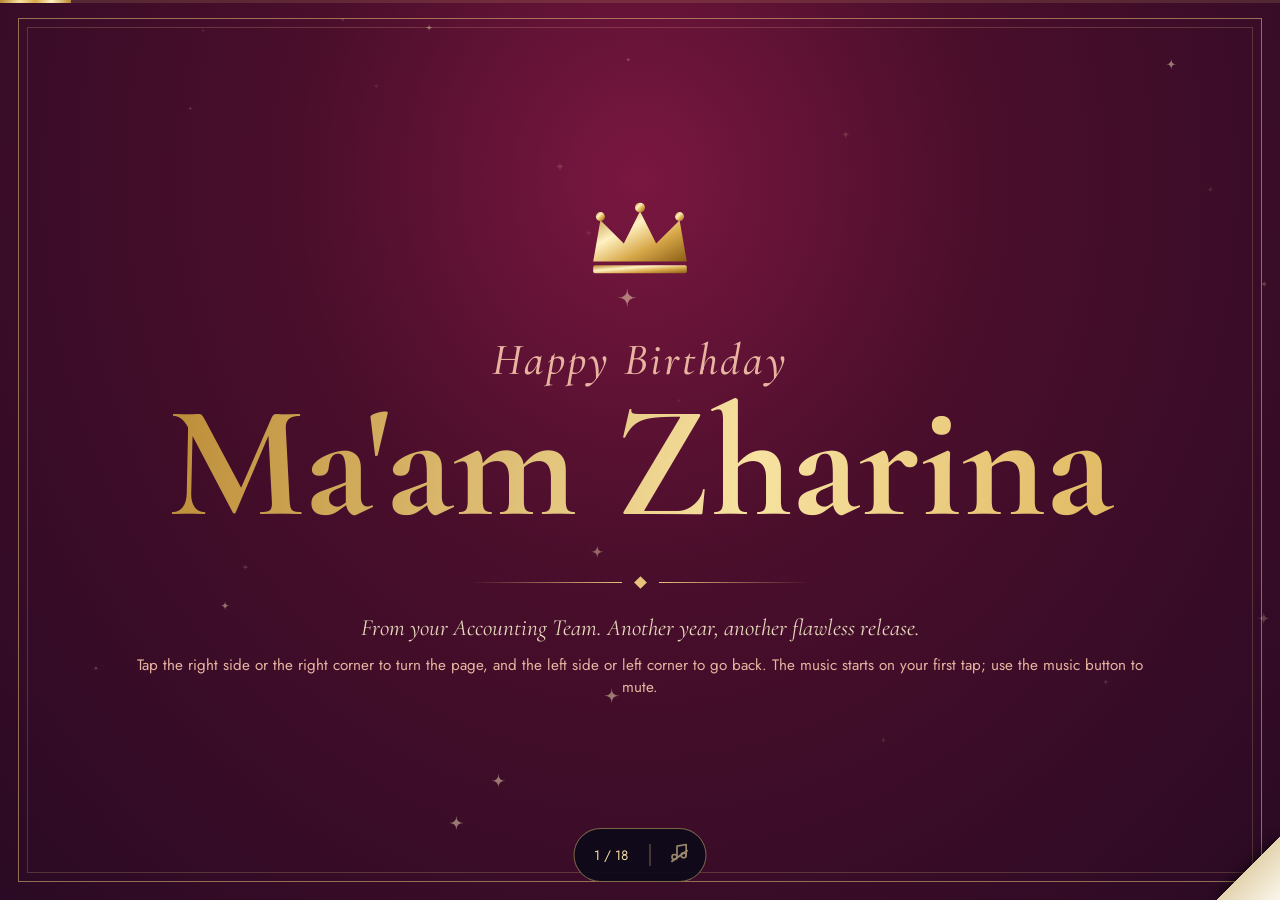
==== index.html @ 3162126e "Add files via upload" ====
<!DOCTYPE html>
<html lang="en">
<head>
<meta charset="utf-8">
<meta name="viewport" content="width=device-width, initial-scale=1, viewport-fit=cover">
<title>Happy Birthday, Ma'am Zharina! (book)</title>
<link rel="preconnect" href="https://fonts.googleapis.com">
<link rel="preconnect" href="https://fonts.gstatic.com" crossorigin>
<link href="https://fonts.googleapis.com/css2?family=Cormorant+Garamond:ital,wght@0,500;0,700;1,500;1,700&family=Jost:wght@400;500&family=JetBrains+Mono:wght@400;700&display=swap" rel="stylesheet">
<link rel="stylesheet" href="style.css">
</head>
<body>
<div class="progress" aria-hidden="true"><i id="prog"></i></div>

<svg width="0" height="0" style="position:absolute" aria-hidden="true">
  <defs>
    <linearGradient id="goldfill" x1="0" y1="0" x2="1" y2="1">
      <stop offset="0" stop-color="#b8862f"/><stop offset=".35" stop-color="#fff1c2"/>
      <stop offset=".65" stop-color="#d8a94a"/><stop offset="1" stop-color="#8a5d14"/>
    </linearGradient>
    <symbol id="crown" viewBox="0 0 120 84">
      <path d="M8 66 L16 20 L42 46 L60 10 L78 46 L104 20 L112 66 Z" fill="url(#goldfill)"/>
      <rect x="8" y="70" width="104" height="9" rx="2" fill="url(#goldfill)"/>
      <circle cx="16" cy="16" r="5" fill="url(#goldfill)"/><circle cx="60" cy="6" r="5.5" fill="url(#goldfill)"/><circle cx="104" cy="16" r="5" fill="url(#goldfill)"/>
    </symbol>
  </defs>
</svg>

<div class="deck" id="deck">

  <section class="slide s1 wine framed center" aria-label="Title">
    <div class="inner">
      <svg class="crown rise r1" aria-hidden="true"><use href="#crown"/></svg>
      <p class="whisper hb rise r2">Happy Birthday</p>
      <h1 class="name gold foil-in rise r3">Ma'am Zharina</h1>
      <div class="orn rise r4"><i></i></div>
      <p class="note rise r5">From your Accounting Team. Another year, another flawless release.</p>
      <p class="hint rise r5" id="hint">Tap the right side or the right corner to turn the page, and the left side or left corner to go back. The music starts on your first tap; use the music button to mute.</p>
    </div>
  </section>

  <section class="slide s2 ivory" aria-label="Tribute">
    <div class="inner">
      <div class="rule"></div>
      <h2>To the one who leads with <em>grace</em></h2>
      <p>Every great team has someone who keeps it steady. For the Accounting Team, that is you, <b>Ma'am Zharina</b>. Today, we celebrate you.</p>
    </div>
  </section>

  <section class="slide s3 dark" aria-label="Commit history">
    <div class="inner">
      <h2>Her commit history</h2>
      <div class="card log">
        <div class="commit"><span class="hash">commit a1b2c3d</span> <span class="head">(latest)</span><br><span class="msg">feat: led the team through every sprint</span></div>
        <div class="commit"><span class="hash">commit 7f4e9a0</span><br><span class="msg">fix: kept every month-end close calm</span></div>
        <div class="commit"><span class="hash">commit 3c8d5b2</span><br><span class="msg">refactor: turned "impossible" into "done"</span></div>
        <div class="commit"><span class="hash">commit 9e1f6d4</span><br><span class="msg">chore: never forgot to say thank you</span></div>
      </div>
    </div>
  </section>

  <section class="slide s4 wine" aria-label="Qualities">
    <div class="inner">
      <h2>Royal skills, fully unlocked</h2>
      <div class="grid">
        <div class="skill"><b class="gold">Leadership</b><span>Level: legendary</span></div>
        <div class="skill"><b class="gold">Grace under pressure</b><span>Month-end uptime: 100%</span></div>
        <div class="skill"><b class="gold">Wisdom</b><span>Variance in judgment: 0.00</span></div>
        <div class="skill"><b class="gold">Kindness</b><span>Supply: unlimited</span></div>
      </div>
    </div>
  </section>

  <section class="slide sn ivory" aria-label="Release notes">
    <div class="inner">
      <h2>Release notes: <em>the new year</em></h2>
      <div class="notes">
        <div class="note-col"><h3>New features</h3><ul><li>More wisdom, fewer meetings</li><li>Extra smiles per day</li><li>Even better leadership</li></ul></div>
        <div class="note-col"><h3>Bug fixes</h3><ul><li>Fixed: Monday blues</li><li>Fixed: coffee shortage</li><li>Fixed: month-end stress overflow</li></ul></div>
        <div class="note-col"><h3>Known issues</h3><ul><li>None found.</li><li>Every ledger balances.</li></ul></div>
      </div>
    </div>
  </section>

  <section class="slide s5 dark" aria-label="Live code">
    <div class="inner">
      <h2>Now running, in her honor</h2>
      <div class="stack">
        <div class="panel"><pre><span class="k">const</span> wishes = [<span class="s">"good health"</span>, <span class="s">"happiness"</span>,
  <span class="s">"zero bugs"</span>, <span class="s">"balanced books"</span>];

<span class="k">function</span> <span class="f">celebrate</span>(name) {
  console.<span class="f">log</span>(<span class="s">`Happy Birthday, ${name}!`</span>);
  wishes.<span class="f">forEach</span>(w =&gt;
    console.<span class="f">log</span>(<span class="s">`${w}: deployed`</span>));
  console.<span class="f">log</span>(<span class="s">"Thank you for leading us!"</span>);
}

<span class="f">celebrate</span>(<span class="s">"Ma'am Zharina"</span>);</pre></div>
        <div class="panel console" id="out" role="log" aria-live="polite"><div class="idle">Waiting to run...</div></div>
      </div>
      <button class="btn" id="run" type="button">Run it again</button>
    </div>
  </section>

  <section class="slide sp dark" aria-label="Pull request">
    <div class="inner">
      <h2>One more thing to merge</h2>
      <div class="pr">
        <span class="badge" id="badge">Open</span>
        <div class="pr-title">Merge the birthday <span>into main</span></div>
        <ul class="checks"><li>Cake: ready</li><li>Confetti: ready</li><li>Team happiness: 100%</li><li>Reviewer: Ma'am Zharina</li></ul>
        <p class="pr-status" id="prstat">Waiting for approval from Ma'am Zharina.</p>
        <button class="btn" id="merge" type="button">Approve and merge</button>
      </div>
    </div>
  </section>

  <section class="slide s6 ivory" aria-label="Wishes">
    <div class="inner">
      <h2>Four wishes, deployed</h2>
      <ul class="wishes">
        <li>Good health and a full heart</li>
        <li>Happiness with zero downtime</li>
        <li>Zero bugs, zero variances</li>
        <li>Books that always balance</li>
      </ul>
    </div>
  </section>

  <section class="slide sc wine center" aria-label="Make a wish">
    <div class="inner">
      <h2 style="color:var(--gold-pale)">Make a <em>wish</em></h2>
      <div id="cake">
        <svg class="cake" viewBox="0 0 240 220" role="img" aria-label="Birthday cake with three candles">
          <ellipse cx="120" cy="204" rx="104" ry="10" fill="url(#goldfill)"/>
          <rect x="30" y="130" width="180" height="70" rx="12" fill="#e8b4a0"/>
          <path d="M30 142 Q30 128 44 128 H196 Q210 128 210 142 Q200 156 186 142 Q172 158 158 142 Q144 158 130 142 Q116 158 102 142 Q88 158 74 142 Q60 158 46 142 Q38 150 30 142 Z" fill="#fbf6ec"/>
          <rect x="60" y="84" width="120" height="50" rx="10" fill="#fbf6ec"/>
          <path d="M60 94 Q60 84 70 84 H170 Q180 84 180 94 Q170 108 158 94 Q146 110 134 94 Q122 110 110 94 Q98 110 86 94 Q74 108 60 94 Z" fill="url(#goldfill)"/>
          <circle cx="62" cy="176" r="4" fill="url(#goldfill)"/><circle cx="92" cy="182" r="4" fill="url(#goldfill)"/><circle cx="120" cy="176" r="4" fill="url(#goldfill)"/><circle cx="148" cy="182" r="4" fill="url(#goldfill)"/><circle cx="178" cy="176" r="4" fill="url(#goldfill)"/>
          <rect x="96" y="54" width="8" height="30" rx="2" fill="url(#goldfill)"/>
          <rect x="116" y="54" width="8" height="30" rx="2" fill="url(#goldfill)"/>
          <rect x="136" y="54" width="8" height="30" rx="2" fill="url(#goldfill)"/>
          <g class="flames">
            <ellipse class="flame" cx="100" cy="44" rx="6" ry="10" fill="#ffd36e"/>
            <ellipse class="flame" cx="120" cy="44" rx="6" ry="10" fill="#ffd36e"/>
            <ellipse class="flame" cx="140" cy="44" rx="6" ry="10" fill="#ffd36e"/>
          </g>
        </svg>
      </div>
      <p class="cap" id="cap">Make a wish, Ma'am Zharina.</p>
      <button class="btn" id="blow" type="button">Blow the candles</button>
    </div>
  </section>

  <section class="slide sd ivory" aria-label="Our desks">
    <div class="inner">
      <h2>Three desks, <em>one team</em></h2>
      <div class="desks">
        <div class="desk"><b class="gold">Books</b><span>Every entry balanced</span><p>Thank you for keeping our books, and our spirits, in balance.</p></div>
        <div class="desk"><b class="gold">Taxation</b><span>Deductions found: 0</span><p>Some things cannot be deducted, like our gratitude.</p></div>
        <div class="desk"><b class="gold">Audit</b><span>Findings: none</span><p>We looked very closely. We could not find a single flaw.</p></div>
      </div>
    </div>
  </section>

  <section class="slide sj wine" aria-label="Debit and credit">
    <div class="inner">
      <h2 style="color:var(--gold-pale)">Debit and <em>Credit</em></h2>
      <div class="taccount">
        <div class="tcol"><h3>Debit</h3><ul><li>Late nights</li><li>Month-end closing</li><li>Endless reconciliations</li></ul></div>
        <div class="tcol"><h3>Credit</h3><ul><li>Your guidance</li><li>Your patience</li><li>Your kindness</li></ul></div>
      </div>
      <p class="tj">Every debit needs a credit. Today, all the credit goes to you, Ma'am Zharina.</p>
    </div>
  </section>

  <section class="slide sg1 gs ivory" aria-label="Journal entries">
    <div class="inner game">
      <h2>Post the <em>journal entries</em></h2>
      <p class="gintro">Three birthday transactions need to be recorded. For each one, choose the account to debit, the account to credit, and the amount.</p>
      <div class="gcard" id="j-card">
        <div class="gstep" id="j-step">Entry 1 of 3</div>
        <p class="gtx" id="j-tx"></p>
        <div class="jrow"><span class="jl">Debit</span><select id="j-dr" aria-label="Account to debit"></select><input id="j-dra" type="text" inputmode="decimal" autocomplete="off" placeholder="0.00" aria-label="Debit amount"></div>
        <div class="jrow"><span class="jl">Credit</span><select id="j-cr" aria-label="Account to credit"></select><input id="j-cra" type="text" inputmode="decimal" autocomplete="off" placeholder="0.00" aria-label="Credit amount"></div>
        <p class="gmsg" id="j-msg" role="status" aria-live="polite"></p>
        <div class="gbtns"><button class="btn gbtn" id="j-post" type="button">Post entry</button><button class="glink" id="j-show" type="button" hidden>Show me the answer</button></div>
      </div>
      <div class="gdone" id="j-done" hidden>
        <p id="j-done-t"></p>
        <button class="btn gbtn" id="j-next" type="button">Continue to reconciliation</button>
      </div>
      <table class="jt" id="j-table" hidden>
        <thead><tr><th>General journal</th><th class="n">Debit</th><th class="n">Credit</th></tr></thead>
        <tbody id="j-body"></tbody>
        <tfoot><tr><td>Totals</td><td class="n" id="j-td"></td><td class="n" id="j-tc"></td></tr></tfoot>
      </table>
    </div>
  </section>

  <section class="slide sg2 gs dark" aria-label="Bank reconciliation">
    <div class="inner game">
      <h2>Reconcile the <em>cash</em></h2>
      <div class="gate" id="r-gate" hidden>
        <p>Post the three journal entries first, so the books have something to reconcile.</p>
        <button class="btn gbtn" id="r-auto" type="button">Let the team post them</button>
      </div>
      <div id="r-body">
        <p class="gintro">The books and the bank statement don't agree. For each difference, choose which side needs the adjustment.</p>
        <div class="rec">
          <div class="rcol"><h3>Per books</h3><div class="rbal" id="r-bk"></div><ul class="radj" id="r-bk-adj"></ul><div class="radjt"><span>Adjusted</span><b id="r-bk-t"></b></div></div>
          <div class="rcol"><h3>Per bank</h3><div class="rbal" id="r-bn"></div><ul class="radj" id="r-bn-adj"></ul><div class="radjt"><span>Adjusted</span><b id="r-bn-t"></b></div></div>
        </div>
        <div class="rvar" id="r-var"></div>
        <div id="r-items"></div>
        <p class="gmsg" id="r-msg" role="status" aria-live="polite"></p>
        <div class="gdone" id="r-done" hidden>
          <p id="r-done-t"></p>
          <button class="btn gbtn" id="r-next" type="button">Continue to the statements</button>
        </div>
      </div>
    </div>
  </section>

  <section class="slide sg3 gs ivory" aria-label="Financial statements">
    <div class="inner game">
      <h2>Release the <em>statements</em></h2>
      <div class="gate" id="f-gate" hidden>
        <p>The statements need the journal entries and the reconciliation first.</p>
        <button class="btn gbtn" id="f-auto" type="button">Let the team finish them</button>
      </div>
      <div id="f-body">
        <div class="ftabs" role="tablist" aria-label="Statements">
          <button type="button" role="tab" data-tab="tb" aria-selected="true">Trial balance</button>
          <button type="button" role="tab" data-tab="is" aria-selected="false">Income statement</button>
          <button type="button" role="tab" data-tab="bs" aria-selected="false">Balance sheet</button>
        </div>
        <div class="fsheet" id="f-sheet"></div>
        <p class="gmsg ok" id="f-check"></p>
        <div class="gbtns"><button class="btn gbtn" id="f-sign" type="button">Ma'am Zharina signs off</button></div>
        <div id="f-stamp" hidden><div class="fstamp">Approved</div><p class="gmsg ok" id="f-final"></p></div>
      </div>
    </div>
  </section>

  <section class="slide sa dark" aria-label="Audit report">
    <div class="inner">
      <h2>Independent Auditor's Report</h2>
      <div class="audit">
        <p>We have examined Ma'am Zharina's year of leadership, month-end after month-end.</p>
        <div class="opinion gold">Unqualified Opinion</div>
        <p>In our opinion, you are free of material misstatement, and every account of kindness reconciles.</p>
        <p class="basis">Note : We never assume, unless otherwise stated. So let it be stated clearly: you are the best manager we could ask for.</p>
        <div class="sign">Signed, the Accounting Team</div>
      </div>
    </div>
  </section>

  <section class="slide s7 wine framed center" aria-label="Thank you">
    <div class="inner">
      <p class="whisper small">With heartfelt thanks,</p>
      <h2 class="big gold" style="margin:0">Ma'am Zharina</h2>
      <div class="orn"><i></i></div>
      <p class="msg2">Thank you for leading with patience, for trusting the Accounting Team, and for making the month-end days lighter. We are lucky to work with you.</p>
    </div>
  </section>

  <section class="slide st ivory center" aria-label="From the team">
    <div class="inner">
      <h2>From the <em>Accounting Team</em></h2>
      <p class="tp">Books, Taxation and Audit: one team, one big thank you. With respect and a lot of cake.</p>
      <div class="code-card">Reconciled with love.<br>Variance: 0.00</div>
    </div>
  </section>

  
  <section class="slide wishes-wall-slide ivory" aria-label="Birthday Wishes Wall">
    <div class="inner wishes-wall-inner">
      <div class="wall-heading">
        <p class="whisper">From Europac Team, with love</p>
        <h2>Birthday <em>Wishes Wall</em></h2>
        <p class="wall-intro">Warm words for Ma&rsquo;am Zharina, from the people who are lucky to work with her.</p>
      </div>

      <div class="wall-top">
        <div class="wall-photo-frame">
          <span class="photo-tape photo-tape-top" aria-hidden="true"></span>
          <img class="wall-portrait" src="images/zharina.jpg" alt="Ma&rsquo;am Zharina" onerror="this.parentNode.hidden=true">
          <p class="wall-photo-caption">Celebrating you, Ma&rsquo;am Zharina</p>
          <span class="photo-tape photo-tape-bottom" aria-hidden="true"></span>
        </div>

        <article class="team-note" aria-label="Message from Europac Team">
          <span class="team-note-tape" aria-hidden="true"></span>
          <p class="team-note-from">From Europac Team</p>
          <p class="team-note-body">Dear Ma&rsquo;am Zharina, thank you for leading us with patience, for trusting us, and for making even the busiest month-end feel manageable. Today we celebrate you. Happy Birthday from all of us at Europac!</p>
          <p class="team-note-sign">With respect and a lot of cake,<br><b>Your Europac Team</b></p>
        </article>
      </div>

      <div class="wall-list-head">
        <h3>Messages from everyone</h3>
        <span class="wall-note-count" id="wall-wish-count">Loading wishes&hellip;</span>
      </div>
      <div id="birthday-wishes-wall" class="birthday-wishes-wall" aria-live="polite" aria-label="Birthday messages">
        <p class="wish-empty">Loading birthday wishes&hellip;</p>
      </div>

      <div class="wall-footer">
        <p>Every kind word makes this celebration more special.</p>
        <div class="wall-actions">
          <a class="btn wall-leave-wish" href="wishes.html" target="_blank" rel="noopener noreferrer"><span aria-hidden="true">&#9998;</span> Leave a Birthday Wish</a>
          <button class="btn wall-sparkle" id="more" type="button">More sparkle</button>
        </div>
      </div>
    </div>
  </section>

</div>

<nav class="bar" aria-label="Slide navigation">
  <button id="prev" type="button" aria-label="Previous slide"><svg width="20" height="20" viewBox="0 0 24 24" fill="none" stroke="currentColor" stroke-width="2.2" stroke-linecap="round" stroke-linejoin="round" aria-hidden="true"><path d="M15 5l-7 7 7 7"/></svg></button>
  <span class="count" id="count">1 / 15</span>
  <button id="next" type="button" aria-label="Next slide"><svg width="20" height="20" viewBox="0 0 24 24" fill="none" stroke="currentColor" stroke-width="2.2" stroke-linecap="round" stroke-linejoin="round" aria-hidden="true"><path d="M9 5l7 7-7 7"/></svg></button>
  <span class="sep" aria-hidden="true"></span>
  <button id="music" class="off" type="button" aria-label="Music on or off" aria-pressed="false"><svg width="20" height="20" viewBox="0 0 24 24" fill="none" stroke="currentColor" stroke-width="2" stroke-linecap="round" stroke-linejoin="round" aria-hidden="true"><path d="M9 18V5l11-2v13"/><circle cx="6" cy="18" r="3"/><circle cx="17" cy="16" r="3"/></svg></button>
</nav>
<div class="curl" id="curl" role="button" tabindex="0" aria-label="Next page"></div>
<div class="curl curl-back" id="curlb" role="button" tabindex="0" aria-label="Previous page"></div>
<canvas id="fx" aria-hidden="true"></canvas>

<script src="script.js"></script>
<script src="game.js"></script>
<script type="module" src="wall.js"></script>
</body>
</html>
---- style.css ----
:root {
    box-sizing: border-box;
    padding-top: env(safe-area-inset-top, 0px);
    padding-bottom: env(safe-area-inset-bottom, 0px);
    --page: #0e0a1a;
    --night: #0e0a1a;
    --wine: #4a0e2b;
    --wine-deep: #2a0a24;
    --wine-glow: #7a1740;
    --gold: #e6c27a;
    --gold-deep: #b8862f;
    --gold-pale: #fff1c2;
    --rose: #e8b4a0;
    --ivory: #fbf6ec;
    --ivory-ink: #3a0c22;
    --pill-bg: rgba(14,10,26,.92);
    --pill-ink: #f3dca3;
    --pill-line: rgba(230,194,122,.5);
    --display: "Cormorant Garamond", Georgia, "Times New Roman", serif;
    --body: "Jost", system-ui, -apple-system, "Segoe UI", sans-serif;
    --mono: "JetBrains Mono", ui-monospace, Menlo, Consolas, monospace;
    --foil: linear-gradient(100deg, #b8862f 0%, #f7e2a1 28%, #d8a94a 50%, #fff1c2 72%, #b8862f 100%);
  }
  @media (prefers-color-scheme: dark) {
    :root:not([data-theme="light"]) { --page: #07050f; --pill-bg: rgba(7,5,15,.95); }
  }
  :root[data-theme="dark"] { --page: #07050f; --pill-bg: rgba(7,5,15,.95); }
  html { scroll-padding-top: env(safe-area-inset-top, 0px); height: 100%; }
  *, *::before, *::after { box-sizing: border-box; }
  body { margin: 0; height: 100%; background: var(--page); font-family: var(--body); overflow: hidden; }

  .deck { position: relative; width: 100%; height: 100%; }
  .slide {
    position: absolute; inset: 0;
    display: flex; flex-direction: column; justify-content: center;
    padding: clamp(28px, 7vmin, 80px) clamp(24px, 8vw, 110px) 100px;
    overflow-y: auto; overflow-x: hidden;
    opacity: 0; visibility: hidden; transform: scale(1.02);
    transition: opacity .6s ease, transform .6s ease, visibility 0s linear .6s;
  }
  .slide.past { transform: scale(.98); }
  .slide.active { opacity: 1; visibility: visible; transform: none; transition-delay: 0s; }
  .inner { width: 100%; max-width: 1040px; margin: 0 auto; }
  .center { text-align: center; }

  /* surfaces */
  .dark   { background: radial-gradient(ellipse at 50% 0%, #1f1238 0%, var(--night) 62%); color: #f4ecdc; }
  .wine   { background: radial-gradient(ellipse at 50% 20%, var(--wine-glow) 0%, var(--wine) 38%, var(--wine-deep) 100%); color: #f7e9dc; }
  .ivory  { background: radial-gradient(ellipse at 80% 0%, #fffdf8 0%, var(--ivory) 60%, #f1e7d3 100%); color: var(--ivory-ink); }
  .framed::after { content: ""; position: absolute; inset: clamp(10px, 2vmin, 22px); border: 1px solid rgba(230,194,122,.55); pointer-events: none; }
  .framed::before { content: ""; position: absolute; inset: clamp(16px, 3vmin, 30px); border: 1px solid rgba(230,194,122,.22); pointer-events: none; }

  h1, h2 { font-family: var(--display); font-weight: 700; margin: 0; line-height: 1; }
  h2 { font-size: clamp(2rem, min(7.4vw, 11vh), 4.6rem); margin-bottom: clamp(18px, 4vh, 40px); letter-spacing: -.005em; }
  h2 em { font-style: italic; font-weight: 500; }
  p { margin: 0; }
  .gold { background: var(--foil); background-size: 220% 100%; background-position: 100% 0; -webkit-background-clip: text; background-clip: text; color: transparent; -webkit-text-fill-color: transparent; }
  .ivory .gold { background-image: linear-gradient(100deg, #8a5d14 0%, #c8962f 30%, #a8761c 60%, #d9aa45 100%); }
  .whisper { font-family: var(--display); font-style: italic; font-weight: 500; letter-spacing: .06em; }

  .orn { display: flex; align-items: center; justify-content: center; gap: 14px; margin: clamp(14px, 3vh, 28px) auto; max-width: 340px; }
  .orn::before, .orn::after { content: ""; flex: 1; height: 1px; background: linear-gradient(90deg, transparent, var(--gold)); }
  .orn::after { background: linear-gradient(270deg, transparent, var(--gold)); }
  .orn i { width: 9px; height: 9px; background: var(--gold); transform: rotate(45deg); }

  .crown { width: clamp(62px, 12vh, 110px); height: auto; display: block; margin: 0 auto clamp(8px, 2vh, 18px); }

  /* 1 — title */
  .s1 .rise { opacity: 0; transform: translateY(26px); transition: opacity .9s ease, transform .9s cubic-bezier(.2,.8,.2,1); }
  .s1.shown .rise { opacity: 1; transform: none; }
  .s1.shown .r1 { transition-delay: .1s; } .s1.shown .r2 { transition-delay: .35s; }
  .s1.shown .r3 { transition-delay: .65s; } .s1.shown .r4 { transition-delay: .95s; } .s1.shown .r5 { transition-delay: 1.2s; }
  .s1 .hb { font-size: clamp(1.4rem, 4.6vw, 2.8rem); color: var(--rose); }
  .s1 .name { font-size: clamp(3rem, min(17vw, 24vh), 10rem); line-height: .95; padding-bottom: .08em; }
  .foil-in { transition: background-position 2.6s ease .8s; }
  .shown .foil-in { background-position: 0% 0; }
  .s1 .note { font-family: var(--mono); font-size: clamp(.72rem, 2vw, .95rem); color: #cdbfa0; }

  /* 2 — tribute */
  .s2 h2 { max-width: 14ch; }
  .s2 p { font-size: clamp(1.15rem, 3vw, 1.85rem); line-height: 1.5; max-width: 34ch; font-family: var(--display); font-weight: 500; }
  .s2 p b { font-weight: 700; }
  .s2 .rule { width: 90px; height: 3px; background: linear-gradient(90deg, #a8761c, #e6c27a); margin: 0 0 clamp(18px, 3.5vh, 30px); }
  .s2.shown .rule { animation: grow .9s ease both; }
  @keyframes grow { from { width: 0; } to { width: 90px; } }

  /* 3 — commits */
  .s3 h2 { color: var(--gold); }
  .card { border: 1px solid rgba(230,194,122,.5); background: rgba(255,255,255,.03); padding: clamp(16px, 3vh, 30px) clamp(16px, 3vw, 34px); box-shadow: 0 0 0 5px rgba(230,194,122,.06); }
  .log { font-family: var(--mono); font-size: clamp(.74rem, 2.2vw, 1.1rem); line-height: 1.65; }
  .commit { margin-bottom: clamp(12px, 2.4vh, 22px); opacity: 0; transform: translateY(10px); transition: opacity .5s ease, transform .5s ease; }
  .commit:last-child { margin-bottom: 0; }
  .s3.shown .commit { opacity: 1; transform: none; }
  .s3.shown .commit:nth-child(1) { transition-delay: .3s; } .s3.shown .commit:nth-child(2) { transition-delay: .6s; }
  .s3.shown .commit:nth-child(3) { transition-delay: .9s; } .s3.shown .commit:nth-child(4) { transition-delay: 1.2s; }
  .hash { color: var(--gold); } .head { color: var(--rose); } .msg { color: #fff6e4; font-weight: 700; }

  /* 4 — skills */
  .s4 h2 { color: var(--gold-pale); }
  .grid { display: grid; grid-template-columns: 1fr; gap: clamp(14px, 3vh, 30px) 48px; }
  @media (min-width: 700px) { .grid { grid-template-columns: 1fr 1fr; } }
  .skill { border-top: 1px solid rgba(230,194,122,.55); padding-top: 12px; opacity: 0; transform: translateY(14px); transition: opacity .6s ease, transform .6s ease; }
  .s4.shown .skill { opacity: 1; transform: none; }
  .s4.shown .skill:nth-child(2) { transition-delay: .2s; } .s4.shown .skill:nth-child(3) { transition-delay: .4s; } .s4.shown .skill:nth-child(4) { transition-delay: .6s; }
  .skill b { display: block; font-family: var(--display); font-size: clamp(1.6rem, 4.2vw, 2.6rem); font-weight: 700; line-height: 1.05; }
  .skill span { font-family: var(--mono); font-size: clamp(.72rem, 1.8vw, .9rem); color: var(--rose); }

  /* 5 — code */
  .s5 h2 { color: var(--gold); }
  .stack { display: grid; grid-template-columns: 1fr; gap: 14px; }
  @media (min-width: 880px) { .stack { grid-template-columns: 1.15fr 1fr; } }
  .panel { font-family: var(--mono); font-size: clamp(.7rem, 1.9vw, .9rem); line-height: 1.7; overflow-x: auto; border: 1px solid rgba(230,194,122,.5); background: rgba(255,255,255,.035); padding: 16px 18px; color: #efe6d2; }
  .panel pre { margin: 0; white-space: pre; }
  .k { color: #f2a6c4; } .s { color: var(--gold); } .f { color: #9be8d2; }
  .console { min-height: 200px; }
  .console .line { white-space: pre-wrap; }
  .console .ok { color: #9be8d2; } .console .big { color: var(--gold-pale); font-weight: 700; } .console .idle { color: #8f86a8; }
  .btn {
    font-family: var(--display); font-size: 1.35rem; font-weight: 700; font-style: italic;
    background: var(--foil); background-size: 200% 100%; color: #2a0a1a; border: 0; border-radius: 99px;
    padding: 11px 30px 9px; cursor: pointer; margin-top: 16px;
    box-shadow: 0 6px 24px rgba(230,194,122,.28);
  }
  .btn:active { transform: translateY(1px); }

  /* 6 — wishes */
  .s6 h2 { color: var(--ivory-ink); }
  .wishes { list-style: none; margin: 0; padding: 0; }
  .wishes li {
    font-family: var(--display); font-style: italic; font-weight: 500; line-height: 1.1;
    font-size: clamp(1.5rem, min(5.6vw, 8.4vh), 3.4rem);
    padding: .38em 0 .32em; border-bottom: 1px solid rgba(138,93,20,.45);
    display: flex; align-items: baseline; gap: .6em;
    opacity: 0; transform: translateX(-18px); transition: opacity .6s ease, transform .6s ease;
  }
  .wishes li::before { content: ""; flex: none; width: .3em; height: .3em; background: #b8862f; transform: rotate(45deg) translateY(-.08em); }
  .wishes li:last-child { border-bottom: 0; }
  .s6.shown .wishes li { opacity: 1; transform: none; }
  .s6.shown .wishes li:nth-child(1) { transition-delay: .2s; } .s6.shown .wishes li:nth-child(2) { transition-delay: .5s; }
  .s6.shown .wishes li:nth-child(3) { transition-delay: .8s; } .s6.shown .wishes li:nth-child(4) { transition-delay: 1.1s; }

  /* 7 — thanks */
  .s7 .small { font-size: clamp(1.6rem, 5vw, 3rem); color: var(--rose); }
  .s7 .big { font-family: var(--display); font-weight: 700; font-size: clamp(3rem, min(16vw, 22vh), 9rem); line-height: .98; padding-bottom: .06em; }
  .s7 p.msg2 { font-family: var(--display); font-size: clamp(1.15rem, 3vw, 1.8rem); line-height: 1.5; max-width: 32ch; margin: 0 auto; color: #f7e9dc; }

  /* 8 — finale */
  .s8 .hb { font-family: var(--display); font-weight: 700; font-size: clamp(2.8rem, min(13vw, 19vh), 8.4rem); line-height: .95; padding-bottom: .06em; }
  .s8 .nm { font-family: var(--display); font-style: italic; font-weight: 500; font-size: clamp(1.7rem, 6vw, 3.6rem); color: var(--ivory); margin-top: 6px; }
  .s8 .exit { font-family: var(--mono); font-size: clamp(.74rem, 2vw, .95rem); color: #cdbfa0; margin-top: clamp(14px, 3vh, 26px); }

  /* release notes */
  .sn h2 { color: var(--ivory-ink); }
  .notes { display: grid; grid-template-columns: 1fr; gap: clamp(14px, 3vh, 28px) 40px; }
  @media (min-width: 760px) { .notes { grid-template-columns: repeat(3, 1fr); } }
  .note-col { border-top: 2px solid #b8862f; padding-top: 12px; opacity: 0; transform: translateY(14px); transition: opacity .6s ease, transform .6s ease; }
  .note-col h3 { font-family: var(--display); font-size: clamp(1.5rem, 3.4vw, 2.2rem); margin: 0 0 8px; }
  .note-col ul { list-style: none; margin: 0; padding: 0; }
  .note-col li { font-family: var(--mono); font-size: clamp(.74rem, 1.9vw, .95rem); line-height: 1.55; margin-bottom: 8px; }
  .sn.shown .note-col { opacity: 1; transform: none; }
  .sn.shown .note-col:nth-child(2) { transition-delay: .25s; } .sn.shown .note-col:nth-child(3) { transition-delay: .5s; }

  /* pull request */
  .sp h2 { color: var(--gold); }
  .pr { border: 1px solid rgba(230,194,122,.5); background: rgba(255,255,255,.035); padding: clamp(16px, 3vh, 28px) clamp(16px, 3vw, 32px); box-shadow: 0 0 0 5px rgba(230,194,122,.06); }
  .badge { display: inline-block; font-family: var(--mono); font-size: .8rem; padding: 4px 14px; border-radius: 99px; border: 1px solid var(--gold); color: var(--gold); margin-bottom: 12px; }
  .badge.merged { background: var(--foil); color: #2a0a1a; border-color: transparent; font-weight: 700; }
  .pr-title { font-family: var(--display); font-size: clamp(1.4rem, 4vw, 2.5rem); font-weight: 700; color: var(--gold-pale); line-height: 1.15; margin-bottom: 12px; }
  .pr-title span { color: var(--rose); font-weight: 500; font-style: italic; }
  .checks { list-style: none; margin: 0 0 14px; padding: 0; font-family: var(--mono); font-size: clamp(.74rem, 2vw, 1rem); line-height: 1.9; color: #9be8d2; }
  .pr-status { font-family: var(--mono); font-size: clamp(.74rem, 2vw, 1rem); color: #cdbfa0; min-height: 1.6em; }
  .btn[disabled] { opacity: .75; cursor: default; }

  /* cake */
  .cake { width: min(62vw, 300px, 38vh); height: auto; display: block; margin: 0 auto 6px; overflow: visible; }
  .flame { transform-box: fill-box; transform-origin: 50% 100%; transition: opacity .5s ease, transform .5s ease; animation: flick 1.1s ease-in-out infinite alternate; }
  .flame:nth-child(2) { animation-delay: .25s; } .flame:nth-child(3) { animation-delay: .5s; }
  @keyframes flick { from { transform: scale(1, 1) rotate(-3deg); } to { transform: scale(.9, 1.12) rotate(3deg); } }
  #cake.out .flame { opacity: 0; animation: none; transform: scale(.2); }
  .cap { font-family: var(--display); font-style: italic; font-weight: 500; font-size: clamp(1.2rem, 3.6vw, 2rem); color: var(--rose); min-height: 1.4em; }

  /* team */
  .st h2 { color: var(--ivory-ink); }
  .st .tp { font-family: var(--display); font-size: clamp(1.2rem, 3.4vw, 2rem); font-weight: 500; }
  .code-card { display: inline-block; max-width: 100%; overflow-x: auto; margin-top: clamp(16px, 3vh, 28px); background: var(--ivory-ink); color: var(--gold-pale); font-family: var(--mono); font-size: clamp(.74rem, 2.3vw, 1.1rem); padding: 14px 22px; border-radius: 4px; white-space: pre; text-align: left; }

  /* desks */
  .sd h2 { color: var(--ivory-ink); }
  .desks { display: grid; grid-template-columns: 1fr; gap: clamp(14px, 3vh, 28px) 40px; }
  @media (min-width: 760px) { .desks { grid-template-columns: repeat(3, 1fr); } }
  .desk { border-top: 2px solid #b8862f; padding-top: 12px; opacity: 0; transform: translateY(14px); transition: opacity .6s ease, transform .6s ease; }
  .desk b { display: block; font-family: var(--display); font-size: clamp(2rem, 5vw, 3.2rem); line-height: 1.05; }
  .desk span { display: block; font-family: var(--mono); font-size: clamp(.72rem, 1.8vw, .9rem); margin: 4px 0 10px; }
  .desk p { font-family: var(--display); font-size: clamp(1.1rem, 2.4vw, 1.5rem); line-height: 1.4; font-weight: 500; }
  .sd.shown .desk { opacity: 1; transform: none; }
  .sd.shown .desk:nth-child(2) { transition-delay: .25s; } .sd.shown .desk:nth-child(3) { transition-delay: .5s; }

  /* audit */
  .sa h2 { color: var(--gold); }
  .audit { border: 1px solid rgba(230,194,122,.5); background: rgba(255,255,255,.035); padding: clamp(18px, 3.4vh, 32px) clamp(18px, 3.4vw, 38px); box-shadow: 0 0 0 5px rgba(230,194,122,.06); }
  .audit p { font-family: var(--display); font-size: clamp(1.1rem, 2.8vw, 1.7rem); line-height: 1.45; margin-bottom: .7em; color: #f4ecdc; max-width: 42ch; }
  .opinion { display: inline-block; margin: 6px 0 14px; border: 3px double var(--gold); padding: .12em .7em .08em; font-family: var(--display); font-style: italic; font-weight: 700; font-size: clamp(1.7rem, 6vw, 3.6rem); line-height: 1.1; opacity: 0; transform: rotate(-3deg) scale(1.4); transition: opacity .5s ease .9s, transform .5s ease .9s; }
  .sa.shown .opinion { opacity: 1; transform: rotate(-3deg) scale(1); }
  .sign { font-family: var(--mono); font-size: clamp(.74rem, 1.9vw, .95rem); color: var(--rose); }

  .s1 .hint { margin-top: 12px; font-size: clamp(.8rem, 2vw, .95rem); color: var(--rose); }
  /* chrome */
  .progress { position: fixed; top: env(safe-area-inset-top, 0px); left: 0; right: 0; height: 3px; background: rgba(230,194,122,.15); z-index: 5; }
  .progress i { display: block; height: 100%; width: 0; background: var(--foil); transition: width .5s ease; }
  .bar {
    position: fixed; left: 50%; bottom: 0; transform: translateX(-50%);
    margin-bottom: calc(18px + env(safe-area-inset-bottom, 0px));
    display: flex; align-items: center; gap: 6px; z-index: 5;
    background: var(--pill-bg); color: var(--pill-ink); border: 1px solid var(--pill-line);
    border-radius: 99px; padding: 5px;
  }
  .bar button { font: inherit; font-size: 1.2rem; width: 42px; height: 42px; border-radius: 50%; border: 0; background: transparent; color: inherit; cursor: pointer; }
  .bar button:hover:not(:disabled) { background: rgba(230,194,122,.16); }
  .bar button:disabled { opacity: .3; cursor: default; }
  .bar .sep { width: 1px; height: 22px; background: var(--pill-line); margin: 0 2px; }
  #music { position: relative; font-size: 1.15rem; }
  #music.off { opacity: .6; }
  #music.off::after { content: ""; position: absolute; left: 11px; right: 11px; top: 50%; height: 2px; background: currentColor; transform: rotate(-35deg); }
  .count { font-family: var(--mono); font-size: .85rem; min-width: 62px; text-align: center; }
  button:focus-visible { outline: 3px solid var(--gold-pale); outline-offset: 2px; }
  canvas { position: fixed; inset: 0; width: 100%; height: 100%; pointer-events: none; z-index: 4; }

  @media (prefers-reduced-motion: reduce) {
    .slide, .s1 .rise, .foil-in, .commit, .skill, .note-col, .desk, .opinion, .wishes li, .progress i { transition: none !important; }
    .s2.shown .rule { animation: none; width: 90px; }
    .flame { animation: none !important; }
  }
  /* book version: pages turn like a book, no arrow buttons */
  .deck { perspective: 2600px; perspective-origin: 50% 40%; }
  .slide {
    display: block; padding: 0; overflow: visible;
    opacity: 1; visibility: visible; transform: none;
    transform-origin: left center; transform-style: preserve-3d;
    transition: transform 1.25s cubic-bezier(.65,.05,.25,1);
    pointer-events: none;
  }
  .slide.active { transform: none; pointer-events: auto; }
  .slide.past { transform: rotateY(-180deg); }
  .pg {
    position: absolute; inset: 0;
    display: flex; flex-direction: column; justify-content: center;
    padding: clamp(28px, 7vmin, 80px) clamp(24px, 8vw, 110px) 100px;
    overflow-y: auto; overflow-x: hidden;
    backface-visibility: hidden;
  }
  .back {
    position: absolute; inset: 0; transform: rotateY(180deg); backface-visibility: hidden;
    background: linear-gradient(90deg, #e3d3ae 0%, #f6eddb 22%, #fbf6ec 50%, #f6eddb 78%, #e3d3ae 100%);
  }
  .back::after { content: ""; position: absolute; left: 50%; top: 50%; width: 16px; height: 16px; margin: -8px 0 0 -8px; border: 1px solid #b8862f; transform: rotate(45deg); }
  .shade { position: absolute; inset: 0; pointer-events: none; backface-visibility: hidden; opacity: 0; transition: opacity 1.25s ease; background: linear-gradient(90deg, rgba(0,0,0,.5), rgba(0,0,0,0) 70%); }
  .slide.past .shade { opacity: 1; }
  .framed::before, .framed::after { display: none; }
  .framed .pg::before { content: ""; position: absolute; inset: clamp(16px, 3vmin, 30px); border: 1px solid rgba(230,194,122,.22); pointer-events: none; }
  .framed .pg::after { content: ""; position: absolute; inset: clamp(10px, 2vmin, 22px); border: 1px solid rgba(230,194,122,.55); pointer-events: none; }
  #prev, #next { display: none; }
  .curl.curl-back { right: auto; left: 0; background: linear-gradient(225deg, transparent 50%, #e3d3ae 50%, #fbf6ec 100%); filter: drop-shadow(3px -3px 5px rgba(0,0,0,.4)); }
  .curl {
    position: fixed; right: 0; bottom: env(safe-area-inset-bottom, 0px); width: 64px; height: 64px; z-index: 6; cursor: pointer;
    background: linear-gradient(135deg, transparent 50%, #e3d3ae 50%, #fbf6ec 100%);
    filter: drop-shadow(-3px -3px 5px rgba(0,0,0,.4));
    transition: width .25s ease, height .25s ease;
  }
  .curl:hover, .curl:focus-visible { width: 84px; height: 84px; outline: none; }
  @media (prefers-reduced-motion: reduce) { .slide, .shade, .curl { transition: none !important; } }
  /* clean text: no code-style comments or symbols in the greeting text */
  .s1 .note { font-family: var(--display); font-style: italic; font-size: clamp(1.05rem, 2.8vw, 1.45rem); color: #e6d9bd; }
  .skill span { font-family: var(--body); font-size: clamp(.95rem, 2.3vw, 1.15rem); }
  .note-col li { font-family: var(--body); font-size: clamp(1rem, 2.4vw, 1.2rem); line-height: 1.5; }
  .desk span { font-family: var(--body); font-size: clamp(.95rem, 2.2vw, 1.1rem); }
  .s8 .exit { font-family: var(--display); font-style: italic; font-size: clamp(1.2rem, 3.4vw, 2rem); color: var(--rose); }
  .code-card { font-family: var(--display); font-style: italic; font-size: clamp(1.2rem, 3.4vw, 2rem); white-space: normal; text-align: center; line-height: 1.3; padding: 14px 28px; }
  .checks { font-family: var(--body); font-size: clamp(1rem, 2.4vw, 1.2rem); line-height: 1.8; }
  .checks li::before { content: ""; display: inline-block; width: .38em; height: .38em; background: var(--gold); transform: rotate(45deg); margin-right: .7em; vertical-align: .08em; }
  .pr-status { font-family: var(--body); font-size: clamp(1rem, 2.4vw, 1.2rem); }
  .badge, .count { font-family: var(--body); }
  .sign { font-family: var(--display); font-style: italic; font-size: clamp(1.1rem, 2.8vw, 1.5rem); }
  /* debit / credit */
  .taccount { display: grid; grid-template-columns: 1fr 1fr; border-top: 2px solid var(--gold); }
  .tcol { padding: clamp(10px, 2vh, 18px) clamp(12px, 3vw, 32px); opacity: 0; transform: translateY(14px); transition: opacity .6s ease, transform .6s ease; }
  .tcol + .tcol { border-left: 2px solid var(--gold); }
  .tcol h3 { font-family: var(--display); font-size: clamp(1.7rem, 4.4vw, 2.8rem); margin: 0 0 8px; color: var(--gold); }
  .tcol ul { list-style: none; margin: 0; padding: 0; }
  .tcol li { font-family: var(--body); font-size: clamp(1rem, 2.6vw, 1.5rem); line-height: 1.5; margin-bottom: 6px; color: #f7e9dc; }
  .tj { margin-top: clamp(16px, 3vh, 28px); font-family: var(--display); font-style: italic; font-size: clamp(1.3rem, 3.6vw, 2.2rem); line-height: 1.3; color: var(--rose); opacity: 0; transition: opacity .9s ease 1.1s; }
  .sj.shown .tcol { opacity: 1; transform: none; }
  .sj.shown .tcol + .tcol { transition-delay: .3s; }
  .sj.shown .tj { opacity: 1; }
  .audit p.basis { font-size: clamp(1rem, 2.4vw, 1.4rem); font-style: italic; color: var(--rose); }
  @media (prefers-reduced-motion: reduce) { .tcol, .tj { transition: none !important; } }

  /* ===== month-end game: journal, reconcile, statements ===== */
  .gs .inner { margin: auto; }
  .gs h2 { font-size: clamp(1.7rem, min(5.6vw, 8vh), 3.2rem); margin-bottom: clamp(8px, 1.6vh, 16px); }
  .sg1 h2, .sg3 h2 { color: var(--ivory-ink); }
  .sg2 h2 { color: var(--gold); }
  .gintro { font-family: var(--display); font-weight: 500; font-size: clamp(1.05rem, 2.6vw, 1.4rem); line-height: 1.4; margin-bottom: clamp(10px, 2vh, 18px); max-width: 60ch; }
  .sg2 .gintro { color: #f4ecdc; }
  .gcard { border: 1px solid #b8862f; background: rgba(255,255,255,.55); padding: clamp(14px, 2.4vh, 24px) clamp(14px, 3vw, 28px); box-shadow: 0 0 0 5px rgba(184,134,47,.1); }
  .gstep { font-family: var(--mono); font-size: .78rem; letter-spacing: .12em; text-transform: uppercase; color: #8a5d14; margin-bottom: 6px; }
  .gtx { font-family: var(--display); font-style: italic; font-weight: 500; font-size: clamp(1.2rem, 3vw, 1.7rem); line-height: 1.3; margin-bottom: 14px; }
  .gs select, .gs input { font-size: 16px; font-family: var(--body); color: var(--ivory-ink); background: #fffdf8; border: 1px solid #b8862f; border-radius: 4px; padding: 10px 12px; width: 100%; min-height: 44px; }
  .gs input { text-align: right; font-family: var(--mono); }
  .gs select:focus, .gs input:focus { outline: 3px solid rgba(184,134,47,.45); outline-offset: 1px; }
  .jrow { display: grid; grid-template-columns: 1fr 118px; gap: 6px 8px; margin-bottom: 12px; }
  .jrow .jl { grid-column: 1 / -1; font-family: var(--mono); font-size: .78rem; letter-spacing: .12em; text-transform: uppercase; color: #8a5d14; }
  @media (min-width: 640px) { .jrow { grid-template-columns: 84px 1fr 160px; align-items: center; } .jrow .jl { grid-column: auto; } }
  .gbtns { display: flex; align-items: center; gap: 18px; flex-wrap: wrap; }
  .gbtn { margin-top: 6px; }
  .glink { background: none; border: 0; font-family: var(--body); font-size: 1rem; text-decoration: underline; cursor: pointer; color: inherit; padding: 10px 0; }
  .gmsg { min-height: 1.5em; font-family: var(--body); font-size: clamp(.98rem, 2.3vw, 1.1rem); line-height: 1.45; margin: 4px 0 8px; }
  .gmsg.bad { color: #9b1c46; } .gmsg.ok { color: #2c7a5f; }
  .sg2 .gmsg { color: #f4ecdc; } .sg2 .gmsg.bad { color: #f2a6c4; } .sg2 .gmsg.ok { color: #9be8d2; }
  .gdone { margin-top: 12px; padding: 12px 14px; border: 1px solid #2c7a5f; background: rgba(44,122,95,.1); font-family: var(--body); font-size: clamp(1rem, 2.4vw, 1.15rem); line-height: 1.5; }
  .gdone p { margin-bottom: 6px; }
  .sg2 .gdone { border-color: #9be8d2; background: rgba(155,232,210,.08); color: #9be8d2; }
  .gate { border: 1px dashed #b8862f; padding: 16px; margin-bottom: 12px; font-family: var(--display); font-size: clamp(1.1rem, 2.8vw, 1.5rem); }
  .sg2 .gate { border-color: var(--gold); color: #f4ecdc; }
  .gate p { margin-bottom: 8px; }
  .gs [hidden] { display: none !important; }

  .jt { width: 100%; border-collapse: collapse; margin-top: 14px; font-family: var(--body); font-size: clamp(.92rem, 2.2vw, 1.05rem); }
  .jt th { font-family: var(--mono); font-size: .74rem; letter-spacing: .1em; text-transform: uppercase; color: #8a5d14; text-align: left; padding: 6px 4px; border-bottom: 2px solid #b8862f; }
  .jt td { padding: 4px; vertical-align: top; }
  .jt .n { text-align: right; font-family: var(--mono); font-size: .92em; white-space: nowrap; width: 92px; }
  .jt .ind { padding-left: 1.6em; }
  .jt tr.memo td { font-style: italic; font-size: .88em; color: #6d4a3a; padding-bottom: 8px; border-bottom: 1px solid rgba(184,134,47,.35); }
  .jt tfoot td { border-top: 2px solid var(--ivory-ink); font-weight: 700; }

  .rec { display: grid; grid-template-columns: minmax(0, 1fr) minmax(0, 1fr); gap: 10px; }
  .rcol { border: 1px solid rgba(230,194,122,.5); background: rgba(255,255,255,.035); padding: 12px 14px; }
  .rcol h3 { font-family: var(--display); color: var(--gold); font-size: clamp(1.2rem, 3vw, 1.7rem); margin: 0 0 4px; }
  .rbal { font-family: var(--display); font-weight: 700; font-size: clamp(1.25rem, 4.4vw, 2.4rem); color: var(--gold-pale); overflow-wrap: anywhere; }
  .radj { list-style: none; margin: 6px 0; padding: 0; font-family: var(--body); font-size: .92rem; color: var(--rose); min-height: 1.5em; }
  .radj li { display: flex; justify-content: space-between; gap: 8px; line-height: 1.3; margin-bottom: 4px; }
  .radj li span:first-child { min-width: 0; }
  .radjt { border-top: 1px solid rgba(230,194,122,.5); padding-top: 6px; display: flex; flex-wrap: wrap; justify-content: space-between; gap: 2px 8px; font-family: var(--body); color: #f4ecdc; }
  .rvar { margin: 12px 0; text-align: center; font-family: var(--display); font-weight: 700; font-size: clamp(1.3rem, 4vw, 2.2rem); color: #f2c27a; border: 1px dashed rgba(230,194,122,.6); padding: 8px; }
  .rvar.ok { color: #9be8d2; border: 1px solid #9be8d2; }
  .ritem { border-top: 1px solid rgba(230,194,122,.4); padding: 10px 0; }
  .ritem p { font-family: var(--body); font-size: clamp(.98rem, 2.3vw, 1.1rem); line-height: 1.45; color: #f4ecdc; margin-bottom: 8px; }
  .seg { display: inline-flex; border: 1px solid var(--gold); border-radius: 99px; overflow: hidden; }
  .seg button { font-family: var(--body); font-size: .95rem; background: transparent; color: var(--gold-pale); border: 0; padding: 8px 18px; min-height: 40px; cursor: pointer; }
  .seg button[aria-pressed="true"] { background: var(--foil); color: #2a0a1a; font-weight: 500; }
  .seg button:disabled { cursor: default; opacity: .7; }

  .ftabs { display: flex; gap: 6px; flex-wrap: wrap; margin-bottom: 10px; }
  .ftabs button { font-family: var(--body); font-size: .95rem; background: transparent; border: 1px solid #b8862f; color: var(--ivory-ink); border-radius: 99px; padding: 8px 14px; min-height: 40px; cursor: pointer; }
  .ftabs button[aria-selected="true"] { background: var(--ivory-ink); color: var(--gold-pale); border-color: var(--ivory-ink); }
  .fsheet { background: #fffdf8; border: 1px solid #b8862f; padding: clamp(14px, 2.6vh, 24px) clamp(14px, 3vw, 30px); font-family: var(--body); color: var(--ivory-ink); }
  .fh { text-align: center; margin-bottom: 10px; }
  .fh b { display: block; font-family: var(--display); font-size: clamp(1.3rem, 3.6vw, 1.9rem); }
  .fh span { font-size: .9rem; font-style: italic; color: #6d4a3a; }
  .fr { display: flex; justify-content: space-between; gap: 12px; padding: 3px 0; font-size: clamp(.95rem, 2.3vw, 1.08rem); }
  .fr .v { font-family: var(--mono); font-size: .92em; white-space: nowrap; }
  .fr.sec { font-family: var(--mono); font-size: .74rem; letter-spacing: .12em; text-transform: uppercase; color: #8a5d14; margin-top: 8px; }
  .fr.in { padding-left: 1.1em; }
  .fr.tot { border-top: 1px solid var(--ivory-ink); font-weight: 500; }
  .fr.dtot { border-top: 1px solid var(--ivory-ink); border-bottom: 3px double var(--ivory-ink); font-weight: 700; }
  .fr.tb { display: grid; grid-template-columns: 1fr 92px 92px; gap: 8px; }
  .fr.tb .v { text-align: right; }
  .fr.th { font-family: var(--mono); font-size: .74rem; letter-spacing: .1em; text-transform: uppercase; color: #8a5d14; border-bottom: 2px solid #b8862f; }
  .fstamp { display: inline-block; margin-top: 10px; border: 3px double #9b1c46; color: #9b1c46; font-family: var(--display); font-weight: 700; font-style: italic; font-size: clamp(1.5rem, 5vw, 2.6rem); padding: .1em .6em; transform: rotate(-4deg); animation: stampin .45s cubic-bezier(.2,1.6,.4,1) both; }
  @keyframes stampin { from { opacity: 0; transform: rotate(-4deg) scale(1.8); } to { opacity: 1; transform: rotate(-4deg) scale(1); } }
  @media (prefers-reduced-motion: reduce) { .fstamp { animation: none; } }

  /* finale portrait */
  .s8 .inner { margin: auto; }
  .s8 .crown { width: clamp(48px, 8vh, 80px); margin-bottom: clamp(6px, 1.4vh, 12px); }
  .portrait { width: min(52vw, 30vh, 220px); aspect-ratio: 1; margin: 0 auto clamp(10px, 2vh, 18px); border-radius: 50%; padding: 5px; background: var(--foil); box-shadow: 0 0 0 6px rgba(230,194,122,.15), 0 10px 34px rgba(0,0,0,.45); opacity: 0; transform: scale(.85); transition: opacity .9s ease .5s, transform .9s cubic-bezier(.2,.8,.2,1) .5s; }
  .portrait[hidden] { display: none; }
  .portrait img { display: block; width: 100%; height: 100%; object-fit: cover; object-position: 50% 30%; border-radius: 50%; border: 3px solid var(--night); }
  .s8.shown .portrait { opacity: 1; transform: none; }
  @media (prefers-reduced-motion: reduce) { .portrait { transition: none !important; } }

  /* ===== Birthday Wishes Wall (last slide) ===== */
  .wishes-wall-slide { color: #4a0e2b; }
  .wishes-wall-slide .inner { margin: auto; }
  .wall-heading { text-align: center; margin-bottom: 6px; }
  .wall-heading .whisper { color: #8b5a42; margin-bottom: 6px; }
  .wall-heading h2 { color: var(--ivory-ink); font-size: clamp(1.8rem, min(6vw, 8vh), 3.4rem); margin: 0 0 8px; }
  .wall-intro { max-width: 52ch; margin: 0 auto; font-family: var(--display); font-weight: 500; font-size: clamp(1.05rem, 2.5vw, 1.35rem); line-height: 1.4; }

  .wall-top { display: grid; grid-template-columns: minmax(170px, 250px) minmax(0, 1fr); gap: clamp(18px, 3.4vw, 36px); align-items: center; margin: 22px 0 26px; }
  .wall-photo-frame { position: relative; padding: 10px 10px 14px; background: #fffdf7; border: 1px solid rgba(168,118,28,.4); box-shadow: 0 12px 28px rgba(58,12,34,.18); transform: rotate(-2deg); text-align: center; }
  .wall-photo-frame[hidden] { display: none; }
  .wall-portrait { display: block; width: 100%; aspect-ratio: 1; object-fit: cover; object-position: 50% 25%; }
  .wall-photo-caption { margin: 10px 0 0; color: #6d2743; font-family: var(--display); font-style: italic; font-size: 1.05rem; }
  .photo-tape, .team-note-tape, .wish-note-tape { position: absolute; z-index: 3; background: rgba(201,166,104,.62); pointer-events: none; }
  .photo-tape { width: 64px; height: 18px; }
  .photo-tape-top { top: -9px; left: 34%; transform: rotate(-5deg); }
  .photo-tape-bottom { bottom: -8px; right: 8%; transform: rotate(4deg); }

  .team-note { position: relative; background: #fffaf0; border: 1px solid #b8862f; box-shadow: 0 0 0 5px rgba(184,134,47,.12), 2px 10px 24px rgba(58,12,34,.15); padding: clamp(20px, 3.2vw, 32px); transform: rotate(.5deg); }
  .team-note-tape { width: 84px; height: 18px; top: -9px; left: calc(50% - 42px); }
  .team-note-from { font-family: var(--mono); font-size: .8rem; letter-spacing: .16em; text-transform: uppercase; color: #8a5d14; margin: 0 0 10px; }
  .team-note-body { font-family: var(--display); font-style: italic; font-weight: 500; font-size: clamp(1.15rem, 2.8vw, 1.6rem); line-height: 1.4; margin: 0 0 14px; }
  .team-note-sign { font-family: var(--body); font-size: .98rem; line-height: 1.5; color: #6d4a3a; margin: 0; }
  .team-note-sign b { color: #4a0e2b; font-weight: 500; }

  .wall-list-head { display: flex; justify-content: space-between; align-items: baseline; gap: 12px; flex-wrap: wrap; border-bottom: 2px solid #b8862f; padding-bottom: 6px; margin-bottom: 16px; }
  .wall-list-head h3 { font-family: var(--display); font-size: clamp(1.3rem, 3vw, 1.8rem); margin: 0; }
  .wall-note-count { font-family: var(--mono); font-size: .78rem; letter-spacing: .06em; color: #846d61; }

  .birthday-wishes-wall { display: grid; grid-template-columns: repeat(auto-fill, minmax(230px, 1fr)); gap: 20px 16px; padding-top: 8px; }
  .wish-empty { grid-column: 1 / -1; padding: 18px; border: 1px dashed rgba(168,118,28,.5); color: #765b50; font-family: var(--body); line-height: 1.5; text-align: center; }
  .wish-note { position: relative; min-width: 0; padding: 24px 16px 16px; border: 1px solid rgba(168,118,28,.3); background: #fffaf0; color: #4a0e2b; box-shadow: 2px 5px 12px rgba(58,12,34,.12); overflow-wrap: anywhere; }
  .wish-note-1 { transform: rotate(-1.2deg); }
  .wish-note-2 { transform: rotate(1deg); background: #f5e3df; }
  .wish-note-3 { transform: rotate(.8deg); }
  .wish-note-4 { transform: rotate(-.8deg); background: #f5e3df; }
  .wish-note-tape { width: 60px; height: 15px; top: -7px; left: calc(50% - 30px); }
  .wish-note .wish-card-name { margin: 0 0 8px; font-family: var(--display); font-size: 1.15rem; font-weight: 700; }
  .wish-note .wish-card-message { margin: 0; font-family: var(--display); font-style: italic; font-weight: 500; font-size: 1.1rem; line-height: 1.45; white-space: pre-wrap; }
  .wish-note .wish-card-date { display: block; margin-top: 12px; color: #846d61; font-family: var(--body); font-size: .75rem; }
  .wish-new { animation: notein .8s cubic-bezier(.2,1.2,.4,1) both; }
  @keyframes notein { from { opacity: 0; transform: translateY(-14px) scale(.92); } to { opacity: 1; } }

  .wall-footer { text-align: center; margin-top: 28px; }
  .wall-footer > p { color: #765b50; font-family: var(--body); line-height: 1.5; }
  .wall-actions { display: flex; justify-content: center; align-items: center; gap: 12px; flex-wrap: wrap; margin-top: 4px; }
  .wall-leave-wish { display: inline-flex; justify-content: center; align-items: center; gap: 8px; color: #fffaf0; background: #6d2743; border: 1px solid #a8761c; text-decoration: none; }
  .wall-leave-wish:hover { background: #4a0e2b; }

  @media (max-width: 700px) {
    .wall-top { grid-template-columns: 1fr; }
    .wall-photo-frame { width: min(68%, 240px); justify-self: center; }
    .wish-note-1, .wish-note-2, .wish-note-3, .wish-note-4 { transform: none; }
    .team-note { transform: none; }
  }
  @media (prefers-reduced-motion: reduce) { .wish-new { animation: none; } }

  /* tall slides: never clip the top. Short slides stay vertically centered. */
  .pg { justify-content: flex-start; }
  .pg > .inner { margin: auto; }

  .wishes-wall-slide .pg { overflow-x: hidden; }
  .wish-note, .team-note, .wall-photo-frame { backface-visibility: hidden; }
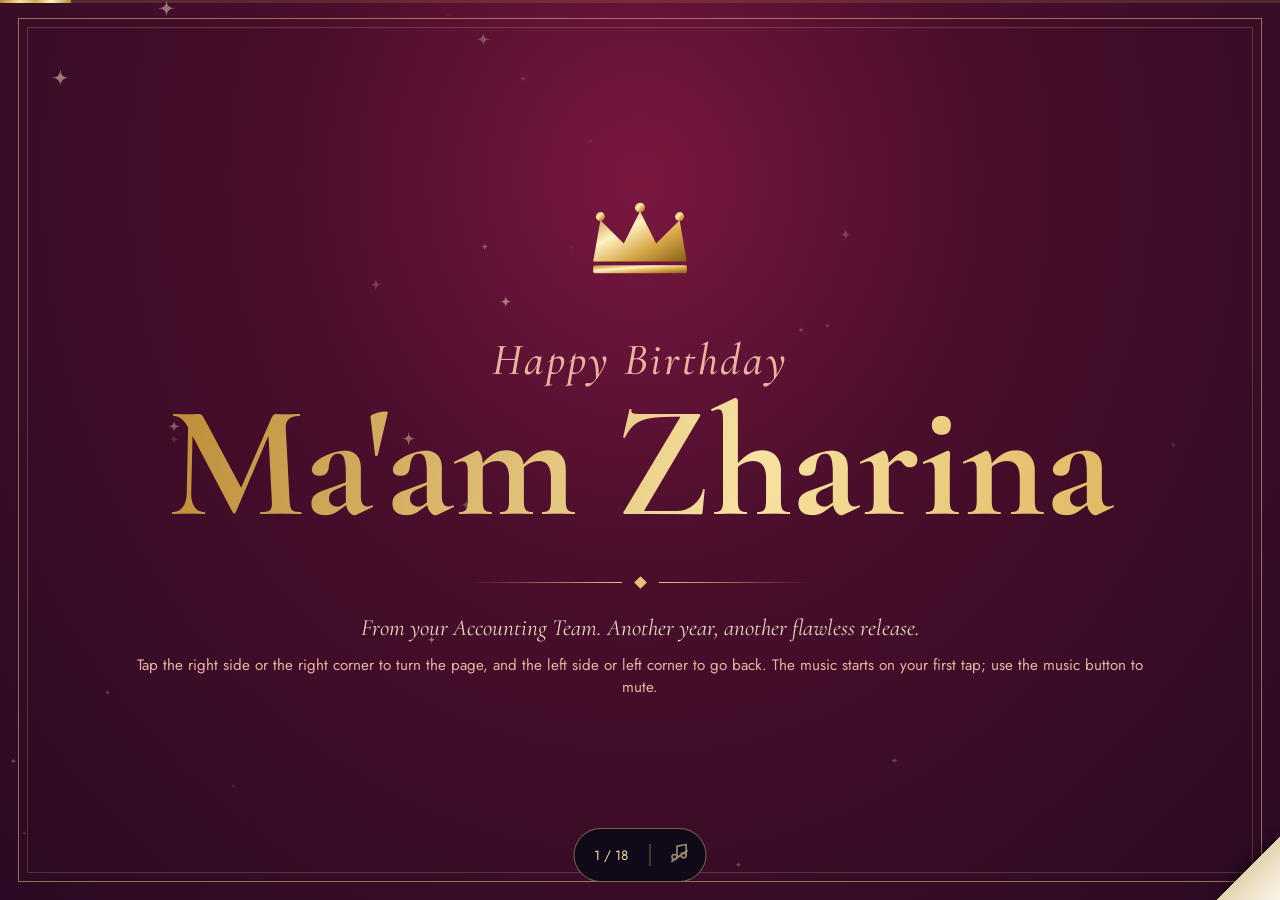
==== commit 3c08dca3: "Update index.html" ====
--- a/index.html
+++ b/index.html
@@ -3,7 +3,7 @@
 <head>
 <meta charset="utf-8">
 <meta name="viewport" content="width=device-width, initial-scale=1, viewport-fit=cover">
-<title>Happy Birthday, Ma'am Zharina! (book)</title>
+<title>Happy Birthday, Ma'am Zharina! </title>
 <link rel="preconnect" href="https://fonts.googleapis.com">
 <link rel="preconnect" href="https://fonts.gstatic.com" crossorigin>
 <link href="https://fonts.googleapis.com/css2?family=Cormorant+Garamond:ital,wght@0,500;0,700;1,500;1,700&family=Jost:wght@400;500&family=JetBrains+Mono:wght@400;700&display=swap" rel="stylesheet">
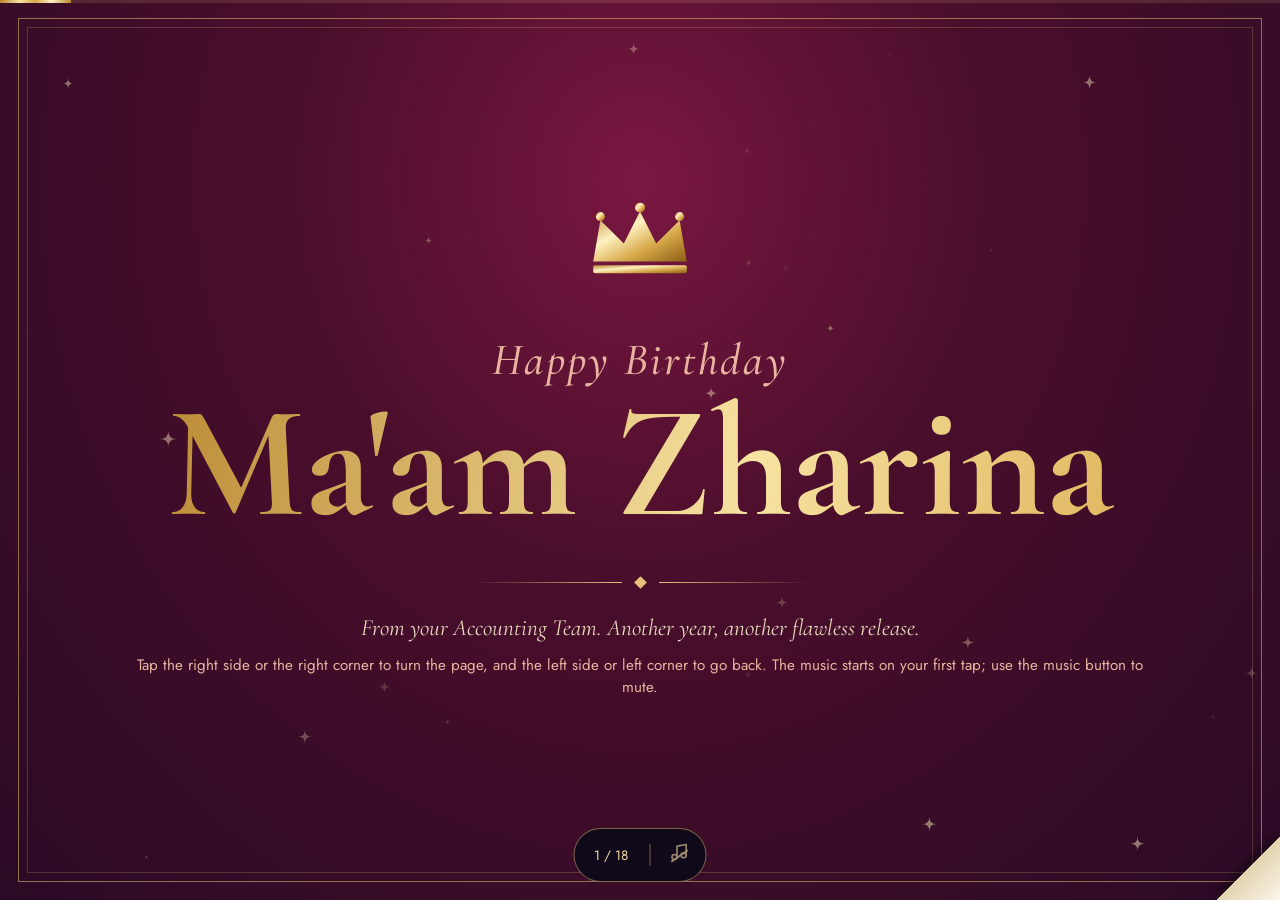
==== commit ab487e4d: "Add files via upload" ====
--- a/index.html
+++ b/index.html
@@ -1,9 +1,11 @@
 <!DOCTYPE html>
-<html lang="en">
+<html lang="en" class="boot">
 <head>
 <meta charset="utf-8">
 <meta name="viewport" content="width=device-width, initial-scale=1, viewport-fit=cover">
-<title>Happy Birthday, Ma'am Zharina! </title>
+<script>setTimeout(function(){document.documentElement.classList.remove("boot")},5000)</script>
+<noscript><style>html.boot body{opacity:1!important}</style></noscript>
+<title>Happy Birthday, Ma'am Zharina! (book)</title>
 <link rel="preconnect" href="https://fonts.googleapis.com">
 <link rel="preconnect" href="https://fonts.gstatic.com" crossorigin>
 <link href="https://fonts.googleapis.com/css2?family=Cormorant+Garamond:ital,wght@0,500;0,700;1,500;1,700&family=Jost:wght@400;500&family=JetBrains+Mono:wght@400;700&display=swap" rel="stylesheet">
--- a/style.css
+++ b/style.css
@@ -439,5 +439,27 @@
   .pg { justify-content: flex-start; }
   .pg > .inner { margin: auto; }
 
-  .wishes-wall-slide .pg { overflow-x: hidden; }
-  .wish-note, .team-note, .wall-photo-frame { backface-visibility: hidden; }
+
+  /* no flash while the page is being set up; reveals softly once fonts + layout are ready */
+  body { transition: opacity .5s ease; }
+  html.boot body { opacity: 0; }
+
+  /* pages far from the current one are not painted (smoother on phones) */
+  .slide { transition: transform 1.25s cubic-bezier(.65,.05,.25,1), visibility 0s; }
+  .slide.far { visibility: hidden; transition: transform 1.25s cubic-bezier(.65,.05,.25,1), visibility 0s linear 1.5s; }
+  @media (prefers-reduced-motion: reduce) { .slide.far { transition: none !important; } }
+
+  /* title page: fit short screens (laptops ~768px tall, small phones); taller screens keep the original look */
+  @media (min-width: 700px) and (max-height: 860px) {
+    .s1 .name { font-size: clamp(2.8rem, min(15vw, 15vh), 9rem); }
+    .s1 .crown { width: clamp(46px, 9vh, 80px); margin-bottom: 6px; }
+    .s1 .orn { margin: 12px auto; }
+    .s1 .hint { margin: 8px auto 0; max-width: 54ch; font-size: clamp(.74rem, 1.6vw, .85rem); line-height: 1.4; }
+  }
+  @media (max-width: 699px) and (max-height: 640px) {
+    .s1 .crown { width: 46px; margin-bottom: 4px; }
+    .s1 .name { font-size: clamp(2.6rem, 14vw, 4rem); }
+    .s1 .orn { margin: 10px auto; }
+    .s1 .hint { display: none; }
+  }
+  @media (min-width: 700px) and (max-height: 560px) { .s1 .hint { display: none; } }
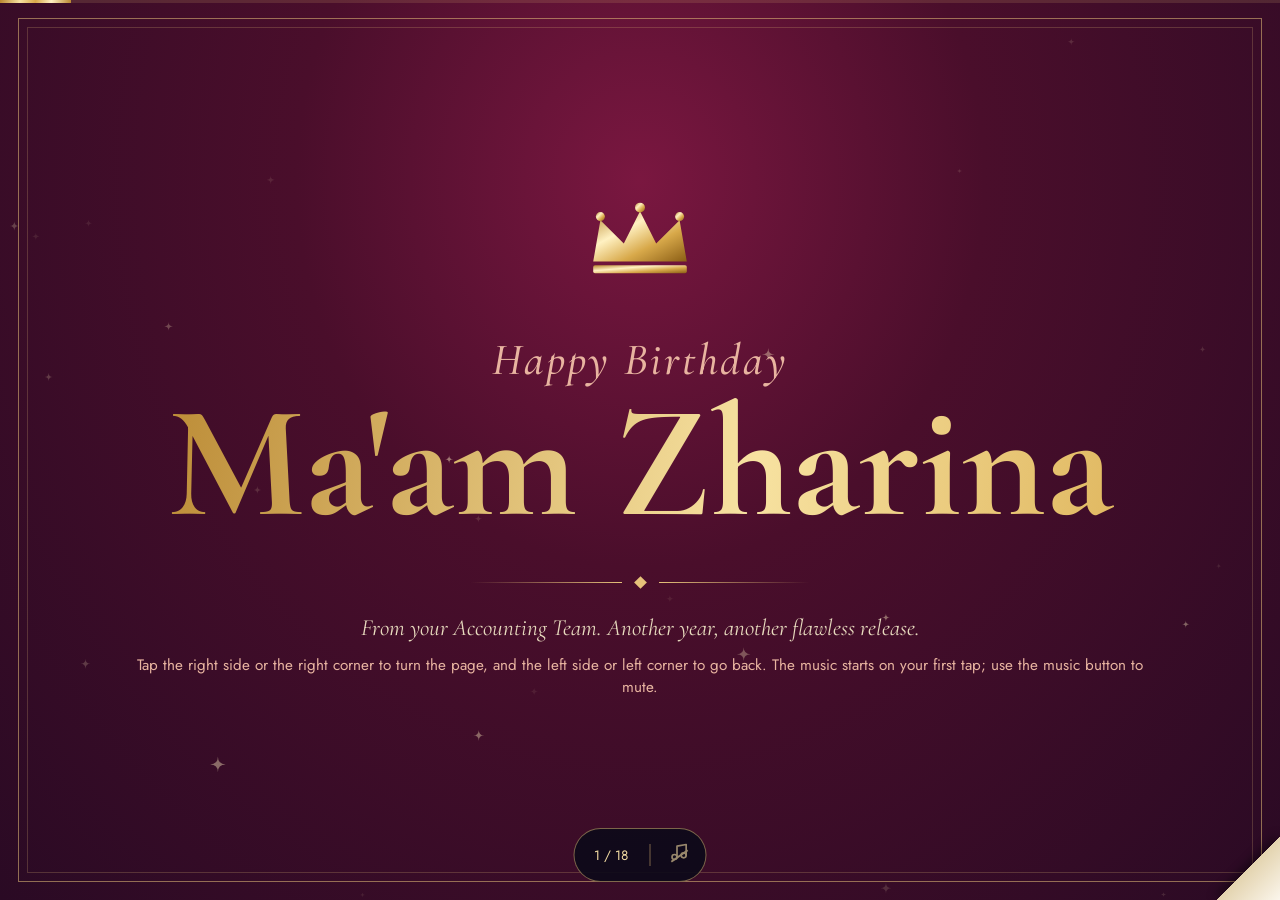
==== commit d5d32719: "Add files via upload" ====
--- a/index.html
+++ b/index.html
@@ -9,7 +9,7 @@
 <link rel="preconnect" href="https://fonts.googleapis.com">
 <link rel="preconnect" href="https://fonts.gstatic.com" crossorigin>
 <link href="https://fonts.googleapis.com/css2?family=Cormorant+Garamond:ital,wght@0,500;0,700;1,500;1,700&family=Jost:wght@400;500&family=JetBrains+Mono:wght@400;700&display=swap" rel="stylesheet">
-<link rel="stylesheet" href="style.css">
+<link rel="stylesheet" href="style.css?v=20261017c">
 </head>
 <body>
 <div class="progress" aria-hidden="true"><i id="prog"></i></div>
@@ -333,8 +333,8 @@
 <div class="curl curl-back" id="curlb" role="button" tabindex="0" aria-label="Previous page"></div>
 <canvas id="fx" aria-hidden="true"></canvas>
 
-<script src="script.js"></script>
-<script src="game.js"></script>
-<script type="module" src="wall.js"></script>
+<script src="script.js?v=20261017c"></script>
+<script src="game.js?v=20261017c"></script>
+<script type="module" src="wall.js?v=20261017c"></script>
 </body>
 </html>
--- a/style.css
+++ b/style.css
@@ -463,3 +463,7 @@
     .s1 .hint { display: none; }
   }
   @media (min-width: 700px) and (max-height: 560px) { .s1 .hint { display: none; } }
+
+  /* no classic scrollbars inside the book pages (they eat ~15px of width and make text jump on laptops) */
+  .pg { scrollbar-width: none; -ms-overflow-style: none; }
+  .pg::-webkit-scrollbar { display: none; width: 0; height: 0; }
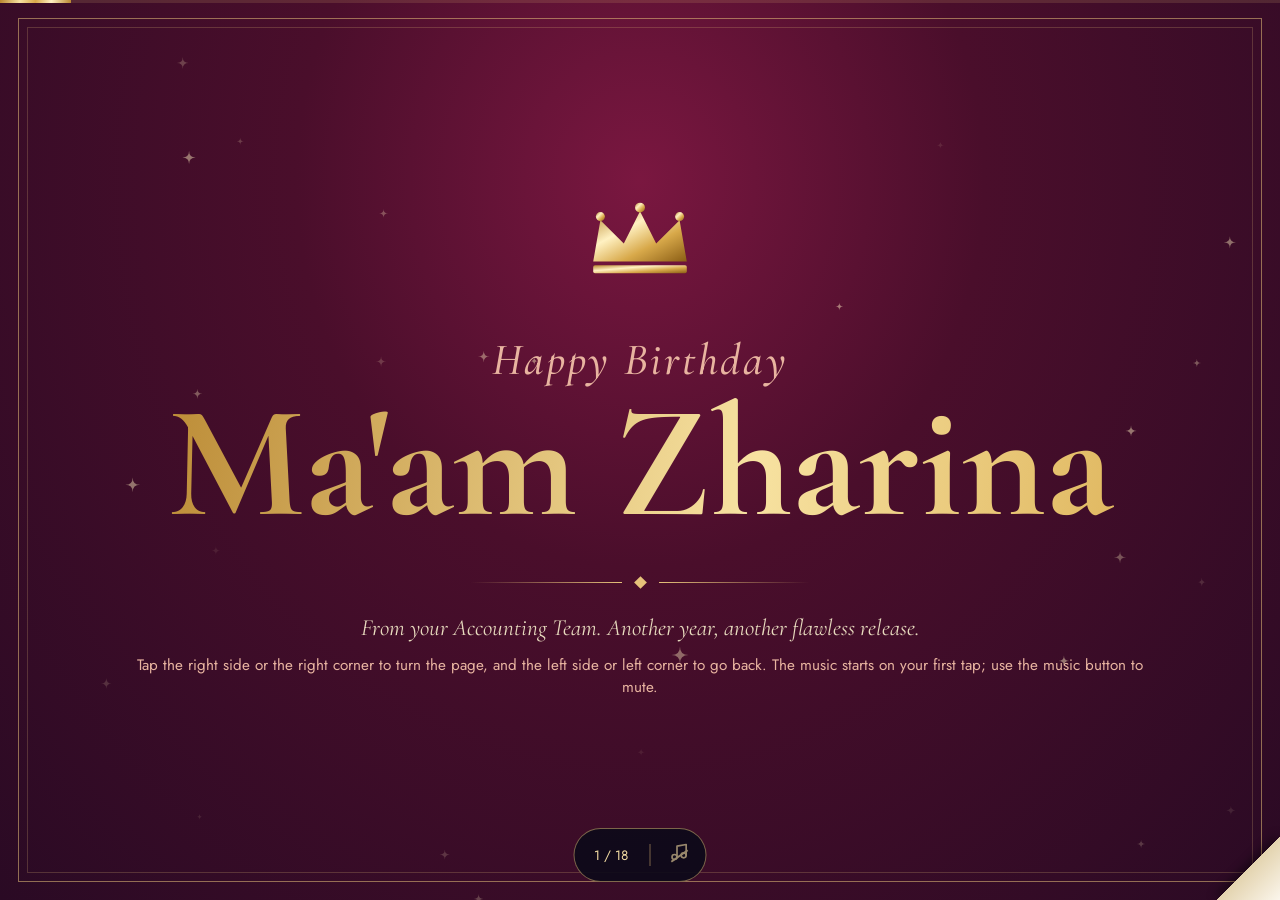
==== commit 5ae7b1b7: "Update index.html" ====
--- a/index.html
+++ b/index.html
@@ -5,7 +5,7 @@
 <meta name="viewport" content="width=device-width, initial-scale=1, viewport-fit=cover">
 <script>setTimeout(function(){document.documentElement.classList.remove("boot")},5000)</script>
 <noscript><style>html.boot body{opacity:1!important}</style></noscript>
-<title>Happy Birthday, Ma'am Zharina! (book)</title>
+<title>Happy Birthday, Ma'am Zharina!</title>
 <link rel="preconnect" href="https://fonts.googleapis.com">
 <link rel="preconnect" href="https://fonts.gstatic.com" crossorigin>
 <link href="https://fonts.googleapis.com/css2?family=Cormorant+Garamond:ital,wght@0,500;0,700;1,500;1,700&family=Jost:wght@400;500&family=JetBrains+Mono:wght@400;700&display=swap" rel="stylesheet">
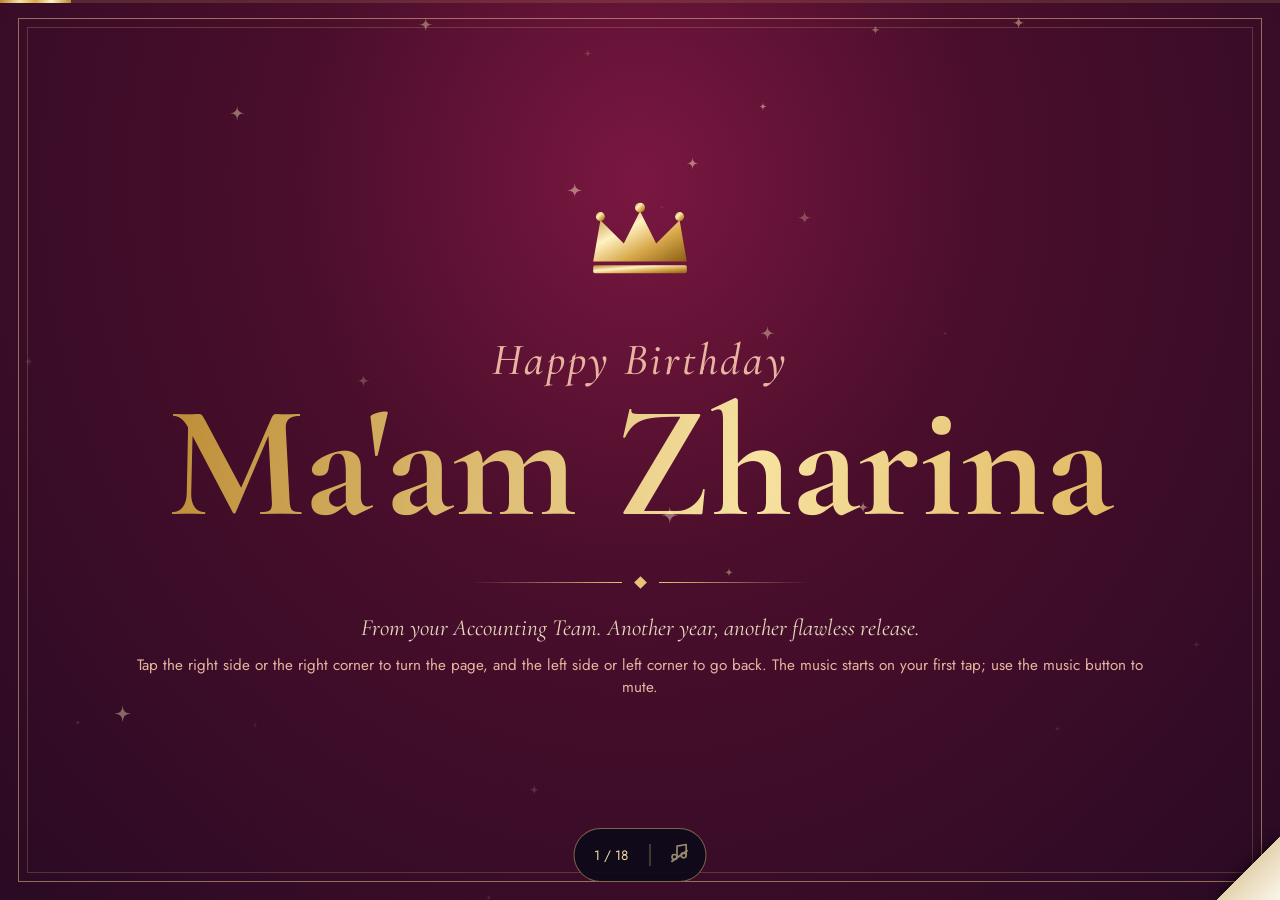
==== commit 90883b59: "Update index.html" ====
--- a/index.html
+++ b/index.html
@@ -6,6 +6,13 @@
 <script>setTimeout(function(){document.documentElement.classList.remove("boot")},5000)</script>
 <noscript><style>html.boot body{opacity:1!important}</style></noscript>
 <title>Happy Birthday, Ma'am Zharina!</title>
+
+<link
+  rel="icon"
+  href="https://cdn.jsdelivr.net/npm/@fortawesome/fontawesome-free@6/svgs/solid/user-secret.svg"
+  type="image/svg+xml"
+>
+  
 <link rel="preconnect" href="https://fonts.googleapis.com">
 <link rel="preconnect" href="https://fonts.gstatic.com" crossorigin>
 <link href="https://fonts.googleapis.com/css2?family=Cormorant+Garamond:ital,wght@0,500;0,700;1,500;1,700&family=Jost:wght@400;500&family=JetBrains+Mono:wght@400;700&display=swap" rel="stylesheet">
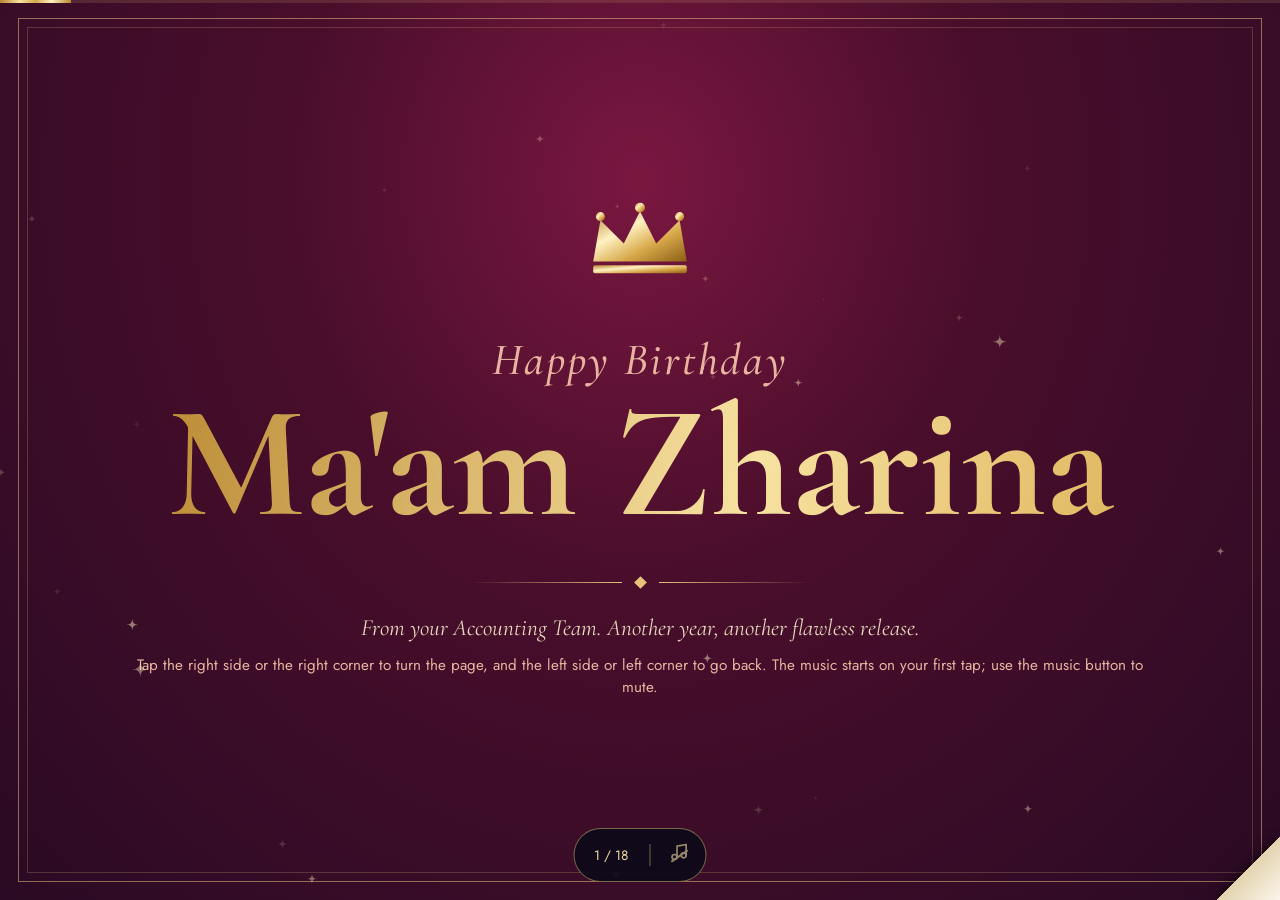
==== commit 06fe7de7: "Update index.html" ====
--- a/index.html
+++ b/index.html
@@ -6,13 +6,8 @@
 <script>setTimeout(function(){document.documentElement.classList.remove("boot")},5000)</script>
 <noscript><style>html.boot body{opacity:1!important}</style></noscript>
 <title>Happy Birthday, Ma'am Zharina!</title>
-
-<link
-  rel="icon"
-  href="https://cdn.jsdelivr.net/npm/@fortawesome/fontawesome-free@6/svgs/solid/user-secret.svg"
-  type="image/svg+xml"
->
-  
+<link rel="icon" type="image/svg+xml" href="https://cdn.jsdelivr.net/npm/@fortawesome/fontawesome-free@6/svgs/solid/user-secret.svg?v=3">
+<link rel="shortcut icon" href="https://cdn.jsdelivr.net/npm/@fortawesome/fontawesome-free@6/svgs/solid/user-secret.svg?v=3">  
 <link rel="preconnect" href="https://fonts.googleapis.com">
 <link rel="preconnect" href="https://fonts.gstatic.com" crossorigin>
 <link href="https://fonts.googleapis.com/css2?family=Cormorant+Garamond:ital,wght@0,500;0,700;1,500;1,700&family=Jost:wght@400;500&family=JetBrains+Mono:wght@400;700&display=swap" rel="stylesheet">
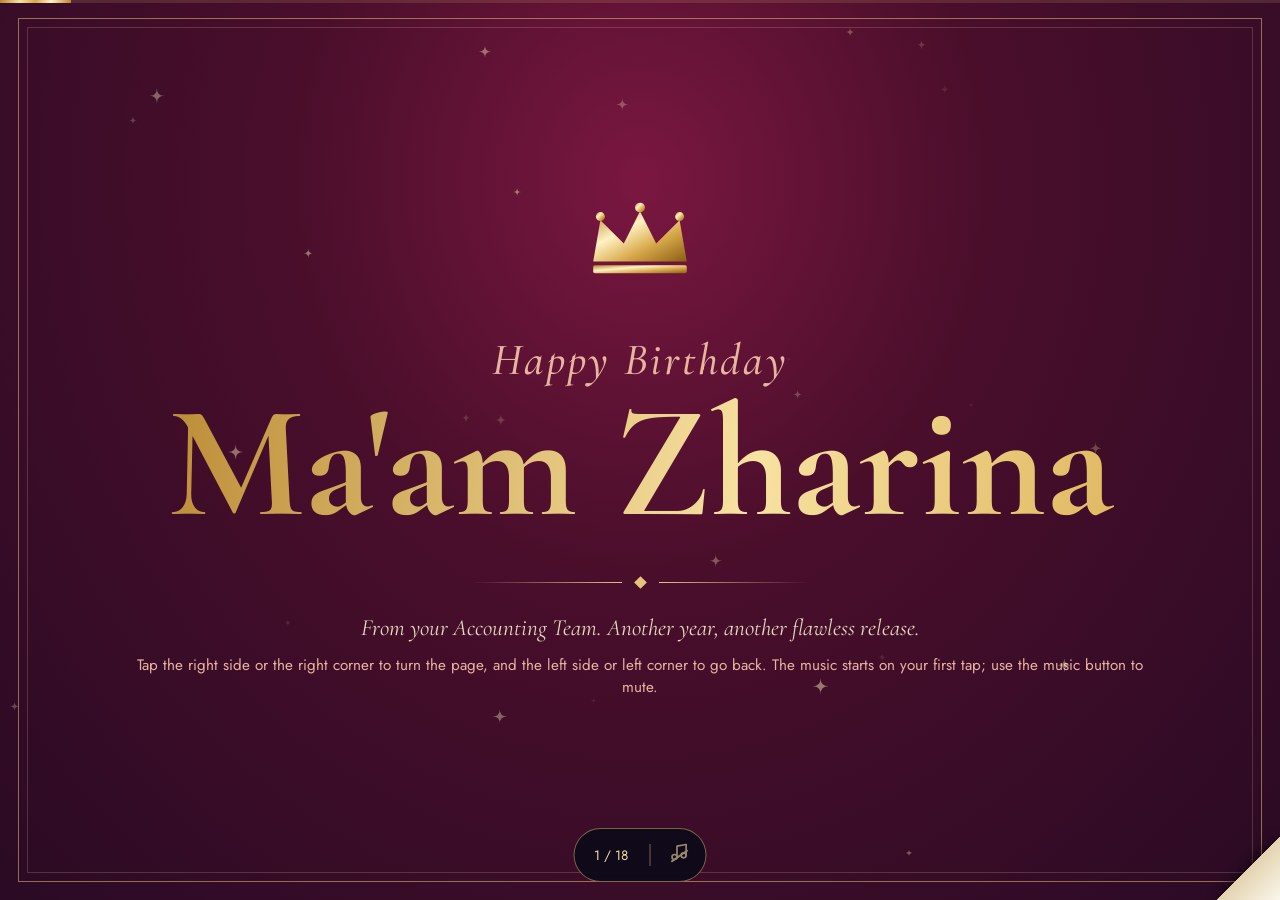
==== commit d5591e2d: "Update index.html" ====
--- a/index.html
+++ b/index.html
@@ -315,7 +315,7 @@
       <div class="wall-footer">
         <p>Every kind word makes this celebration more special.</p>
         <div class="wall-actions">
-          <a class="btn wall-leave-wish" href="wishes.html" target="_blank" rel="noopener noreferrer"><span aria-hidden="true">&#9998;</span> Leave a Birthday Wish</a>
+          <a class="btn wall-leave-wish" href="./wishes/" target="_blank" rel="noopener noreferrer"><span aria-hidden="true">&#9998;</span> Leave a Birthday Wish</a>
           <button class="btn wall-sparkle" id="more" type="button">More sparkle</button>
         </div>
       </div>
